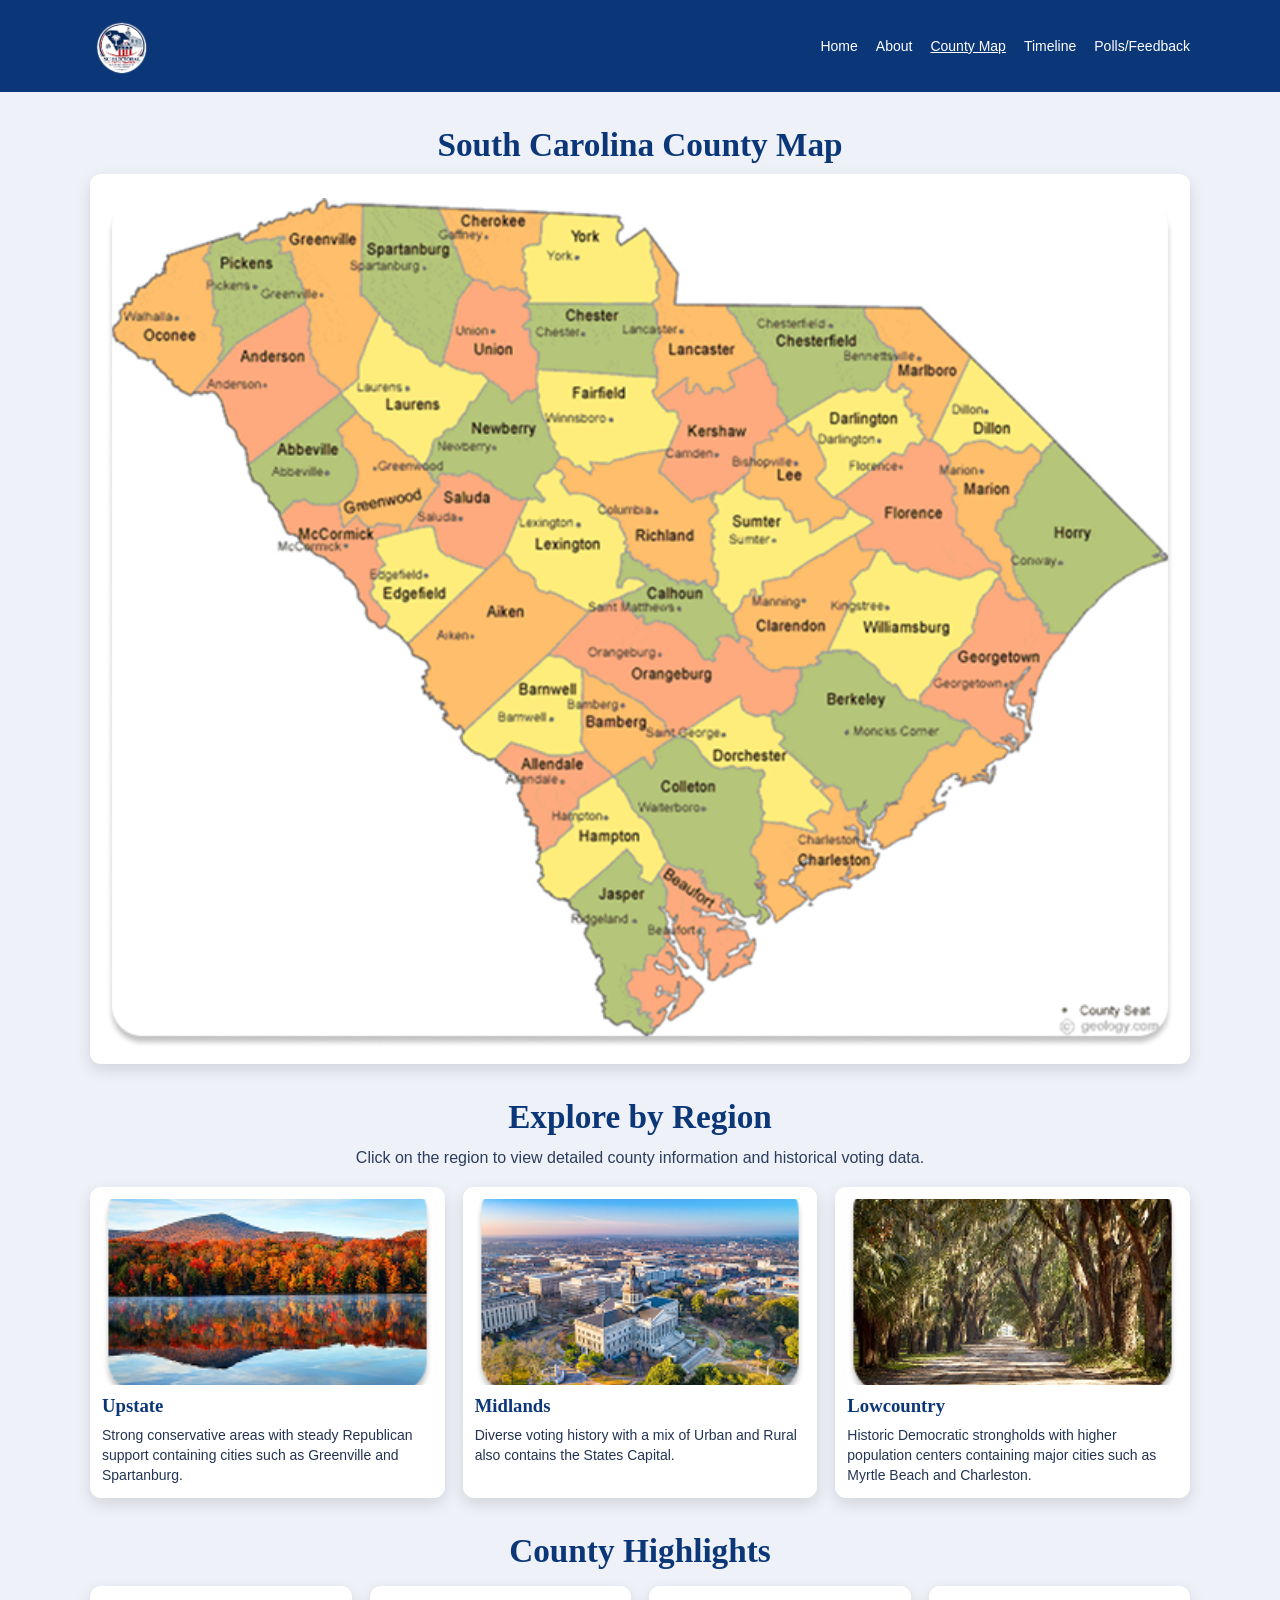
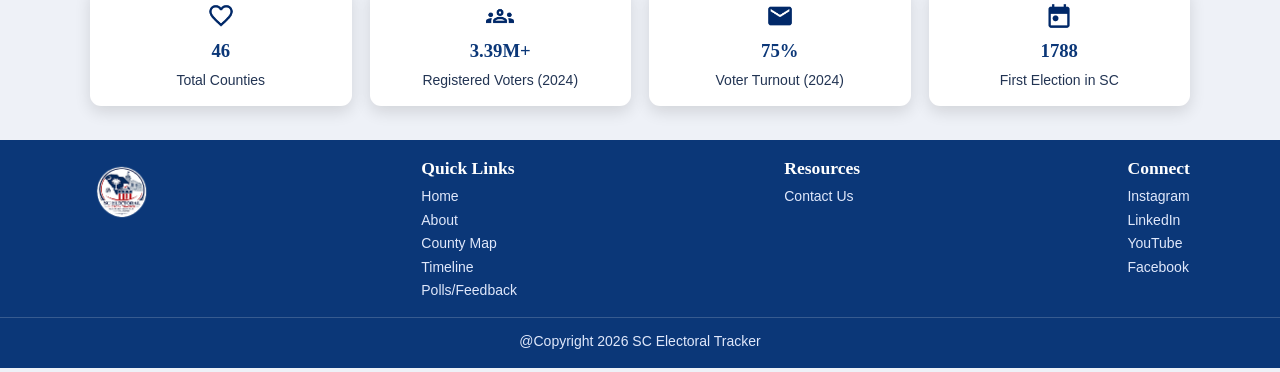
==== county-map.html @ 6c6c293f "Add files via upload" ====
<!DOCTYPE html>
<html lang="en">
<head>
    <!-- Author: Mark Teague | Assignment: SC Electoral Tracker | Date: June 2026 -->
    <meta charset="UTF-8">
    <meta name="viewport" content="width=device-width, initial-scale=1.0">
    <title>SC Electoral Tracker | County Map</title>
    <link rel="stylesheet" href="styles.css" type="text/css">
</head>
<body>

<header class="topbar">
    <div class="nav-wrap">
        <a class="brand" href="index.html">
            <img src="images/logo.png" alt="SC Electoral Tracker Logo">
        </a>

        <nav class="nav">
            <a href="index.html">Home</a>
            <a href="about.html">About</a>
            <a href="county-map.html" class="active">County Map</a>
            <a href="timeline.html">Timeline</a>
            <a href="polls.html">Polls/Feedback</a>
        </nav>
    </div>
</header>

<main>
    <section class="section">
        <h2>South Carolina County Map</h2>

        <div class="map-card">
            <img src="images/county-map.png" alt="South Carolina county map">
        </div>
    </section>

    <section class="section">
        <h2>Explore by Region</h2>
        <p class="section-intro">
            Click on the region to view detailed county information and historical voting data.
        </p>

        <div class="region-grid">
            <article class="region-card">
                <img src="images/upstate.png" alt="Upstate region">
                <h3>Upstate</h3>
                <p>Strong conservative areas with steady Republican support containing cities such as Greenville and Spartanburg.</p>
            </article>

            <article class="region-card">
                <img src="images/midlands.png" alt="Midlands region">
                <h3>Midlands</h3>
                <p>Diverse voting history with a mix of Urban and Rural also contains the States Capital.</p>
            </article>

            <article class="region-card">
                <img src="images/lowcountry.png" alt="Lowcountry region">
                <h3>Lowcountry</h3>
                <p>Historic Democratic strongholds with higher population centers containing major cities such as Myrtle Beach and Charleston.</p>
            </article>
        </div>
    </section>

    <section class="section">
        <h2>County Highlights</h2>

        <div class="highlight-grid">
            <article class="highlight-card">
                <img src="images/favorite.png" alt="Total counties icon">
                <h3>46</h3>
                <p>Total Counties</p>
            </article>

            <article class="highlight-card">
                <img src="images/groups.png" alt="Registered voters icon">
                <h3>3.39M+</h3>
                <p>Registered Voters (2024)</p>
            </article>

            <article class="highlight-card">
                <img src="images/mail.png" alt="Voter turnout icon">
                <h3>75%</h3>
                <p>Voter Turnout (2024)</p>
            </article>

            <article class="highlight-card">
                <img src="images/today.png" alt="First election icon">
                <h3>1788</h3>
                <p>First Election in SC</p>
            </article>
        </div>
    </section>
</main>

<footer class="footer">
    <div class="footer-wrap">
        <div>
            <img class="footer-logo" src="images/logo.png" alt="SC Electoral Tracker Logo">
        </div>

        <div>
            <h3>Quick Links</h3>
            <a href="index.html">Home</a>
            <a href="about.html">About</a>
            <a href="county-map.html">County Map</a>
            <a href="timeline.html">Timeline</a>
            <a href="polls.html">Polls/Feedback</a>
        </div>

        <div>
            <h3>Resources</h3>
            <a href="#">Contact Us</a>
        </div>

        <div>
            <h3>Connect</h3>
            <p>Instagram</p>
            <p>LinkedIn</p>
            <p>YouTube</p>
            <p>Facebook</p>
        </div>
    </div>

    <p class="copyright">@Copyright 2026 SC Electoral Tracker</p>
</footer>

</body>
</html>
---- styles.css ----
* {
  box-sizing: border-box;
}

html, body {
  margin: 0;
  padding: 0;
}

body {
  font-family: Arial, Helvetica, sans-serif;
  background: #eef1f7;
  color: #1a2742;
}

img {
  max-width: 100%;
  display: block;
}

a {
  text-decoration: none;
}

.topbar,
.footer {
  background: #0b3778;
  color: #ffffff;
}

.topbar {
  padding: 14px 0;
}

.nav-wrap,
.footer-wrap,
.section,
.page-wrap {
  width: min(1100px, 92%);
  margin: 0 auto;
}

.nav-wrap,
.footer-wrap {
  display: flex;
  align-items: center;
  justify-content: space-between;
  gap: 16px;
}

.brand img,
.footer-logo {
  width: 64px;
  height: 64px;
  object-fit: contain;
}

.nav {
  display: flex;
  flex-wrap: wrap;
  justify-content: flex-end;
  gap: 18px;
}

.nav a {
  color: #ffffff;
  font-size: 14px;
}

.nav a:hover,
.nav a.active {
  text-decoration: underline;
}

.hero {
  position: relative;
  overflow: hidden;
}

.hero-home {
  min-height: 320px;
  background: url("images/home-hero.png") center/cover no-repeat;
  display: flex;
  align-items: center;
}

.hero-about {
  min-height: 260px;
  background: url("images/about-banner.png") center/cover no-repeat;
  display: flex;
  align-items: center;
}

.hero-polls {
  min-height: 260px;
  background: url("images/polls-hero.png") center/cover no-repeat;
  display: flex;
  align-items: center;
}

.hero-overlay {
  position: absolute;
  inset: 0;
  background: linear-gradient(90deg, rgba(8, 23, 52, 0.88), rgba(8, 23, 52, 0.18));
}

.hero-content {
  position: relative;
  width: min(1100px, 92%);
  margin: 0 auto;
  color: #ffffff;
  padding: 36px 0;
}

.hero-content h1 {
  margin: 0 0 10px;
  font-family: Georgia, "Times New Roman", serif;
  font-size: clamp(2rem, 4vw, 3.35rem);
  line-height: 1.05;
}

.hero-content p {
  max-width: 640px;
  margin: 0 0 18px;
  line-height: 1.5;
  font-size: 1rem;
}

.hero-about .hero-content p,
.hero-polls .hero-content p {
  max-width: 520px;
}

.btn {
  display: inline-block;
  padding: 11px 22px;
  border-radius: 7px;
  color: #ffffff;
  font-weight: 700;
  font-size: 14px;
}

.btn-red {
  background: #d81f3c;
}

.btn-blue {
  background: #0b3778;
}

.section {
  margin: 34px auto;
}

.section h2 {
  margin: 0 0 10px;
  text-align: center;
  font-family: Georgia, "Times New Roman", serif;
  color: #0b3778;
  font-size: clamp(1.5rem, 2.6vw, 2.1rem);
}

.section-intro {
  max-width: 760px;
  margin: 0 auto 18px;
  text-align: center;
  line-height: 1.45;
  color: #2d3d5e;
}

.feature-grid,
.election-grid,
.region-grid,
.highlight-grid,
.form-grid {
  display: grid;
  gap: 18px;
}

.feature-grid {
  grid-template-columns: repeat(3, 1fr);
  margin-top: 18px;
}

.election-grid {
  grid-template-columns: repeat(3, 1fr);
  margin-top: 18px;
}

.card,
.feature-card,
.election-card,
.callout,
.info-card,
.map-card,
.poll-card,
.form-card,
.highlight-card,
.region-card {
  background: #ffffff;
  border-radius: 11px;
  box-shadow: 0 6px 16px rgba(0, 0, 0, 0.12);
}

.feature-card {
  text-align: center;
  padding: 18px 16px;
}

.feature-card img {
  width: 58px;
  height: 58px;
  object-fit: contain;
  margin: 0 auto 12px;
}

.feature-card h3,
.election-card h3,
.info-card h3,
.map-card h3,
.poll-card h3,
.form-card h3,
.highlight-card h3,
.region-card h3 {
  margin: 0 0 8px;
  font-family: Georgia, "Times New Roman", serif;
  color: #0b3778;
}

.feature-card p,
.election-card p,
.info-card p,
.map-card p,
.poll-card p,
.form-card p,
.highlight-card p,
.region-card p {
  margin: 0;
  line-height: 1.45;
  color: #223453;
  font-size: 14px;
}

.election-card {
  text-align: center;
  padding: 14px;
}

.election-card img {
  border-radius: 9px;
  width: 100%;
  aspect-ratio: 1 / 1;
  object-fit: cover;
  margin-bottom: 10px;
}

.callout {
  display: flex;
  align-items: center;
  justify-content: space-between;
  gap: 18px;
  padding: 22px;
}

.callout h2 {
  text-align: left;
  margin: 0 0 10px;
}

.callout p {
  max-width: 680px;
}

.callout .btn {
  min-width: 140px;
  text-align: center;
}

.info-card {
  display: flex;
  align-items: center;
  gap: 22px;
  padding: 18px;
}

.info-card img {
  width: 300px;
  border-radius: 12px;
  object-fit: cover;
}

.info-card h3 {
  text-align: left;
  margin-bottom: 10px;
  font-size: 1.35rem;
}

.info-card p,
.info-card li {
  font-size: 14px;
  line-height: 1.55;
}

.about-copy {
  width: min(900px, 92%);
  margin: 0 auto 18px;
  text-align: center;
}

.about-copy p {
  margin: 0;
  line-height: 1.5;
}

.map-card {
  padding: 16px;
}

.map-card img {
  width: 100%;
  border-radius: 10px;
  margin-top: 8px;
}

.region-grid {
  grid-template-columns: repeat(3, 1fr);
  margin-top: 16px;
}

.region-card {
  padding: 12px;
}

.region-card img {
  width: 100%;
  aspect-ratio: 16 / 9;
  object-fit: cover;
  border-radius: 10px;
  margin-bottom: 10px;
}

.highlight-grid {
  grid-template-columns: repeat(4, 1fr);
  margin-top: 16px;
}

.highlight-card {
  text-align: center;
  padding: 16px 12px;
}

.highlight-card img {
  width: 28px;
  height: 28px;
  object-fit: contain;
  margin: 0 auto 10px;
}

.timeline-wrap {
  position: relative;
  margin-top: 10px;
  padding-left: 58px;
}

.timeline-wrap::before {
  content: "";
  position: absolute;
  left: 20px;
  top: 12px;
  bottom: 12px;
  width: 3px;
  background: #0b3778;
  border-radius: 2px;
}

.timeline-item {
  position: relative;
  display: grid;
  grid-template-columns: 120px 1fr 120px;
  gap: 16px;
  align-items: center;
  padding: 16px;
  margin: 16px 0;
  background: #ffffff;
  border-radius: 11px;
  box-shadow: 0 6px 16px rgba(0, 0, 0, 0.12);
}

.timeline-item::before {
  content: "★";
  position: absolute;
  left: -47px;
  top: 50%;
  transform: translateY(-50%);
  width: 34px;
  height: 34px;
  border-radius: 50%;
  background: #0b3778;
  color: #ffffff;
  display: grid;
  place-items: center;
  font-size: 18px;
  border: 4px solid #eef1f7;
}

.timeline-year {
  font-family: Georgia, "Times New Roman", serif;
  font-size: 1rem;
  font-weight: 700;
  color: #0b3778;
}

.timeline-title {
  margin: 0 0 8px;
  font-family: Georgia, "Times New Roman", serif;
  color: #0b3778;
}

.timeline-item img {
  width: 100%;
  height: 92px;
  object-fit: cover;
  border-radius: 10px;
}

.button-row {
  text-align: center;
  margin-top: 22px;
}

.poll-card,
.form-card {
  padding: 18px;
}

.form-grid {
  grid-template-columns: 1.1fr 1fr;
  margin-top: 18px;
}

label {
  display: block;
  margin-bottom: 6px;
  color: #0b3778;
  font-size: 14px;
  font-weight: 700;
}

input[type="text"],
input[type="email"],
textarea {
  width: 100%;
  border: 1px solid #e1e4ee;
  border-radius: 2px;
  padding: 8px 10px;
  margin-bottom: 10px;
  font: inherit;
}

textarea {
  min-height: 84px;
  resize: vertical;
}

.poll-option {
  display: flex;
  align-items: center;
  gap: 9px;
  margin: 10px 0;
  font-size: 14px;
  color: #1d2d4f;
}

.submit-row {
  display: flex;
  gap: 12px;
  align-items: center;
  flex-wrap: wrap;
  margin-top: 14px;
}

.footer {
  margin-top: 34px;
  padding-top: 18px;
}

.footer-wrap {
  align-items: flex-start;
  padding-bottom: 12px;
}

.footer h3 {
  margin: 0 0 8px;
  font-family: Georgia, "Times New Roman", serif;
  font-size: 1.1rem;
  color: #ffffff;
}

.footer a,
.footer p {
  display: block;
  margin: 0 0 4px;
  color: #e0e8fb;
  font-size: 14px;
  line-height: 1.4;
}

.copyright {
  margin: 0;
  padding: 14px 0 16px;
  text-align: center;
  border-top: 1px solid rgba(255, 255, 255, 0.18);
  font-size: 13px;
  color: #d7e1f5;
}

@media (max-width: 900px) {
  .feature-grid,
  .election-grid,
  .region-grid,
  .highlight-grid,
  .form-grid {
    grid-template-columns: 1fr;
  }

  .timeline-item {
    grid-template-columns: 1fr;
  }

  .timeline-item img {
    height: auto;
  }

  .info-card,
  .callout,
  .nav-wrap,
  .footer-wrap {
    flex-direction: column;
    align-items: center;
    text-align: center;
  }

  .info-card h3,
  .callout h2 {
    text-align: center;
  }

  .nav {
    justify-content: center;
  }
}
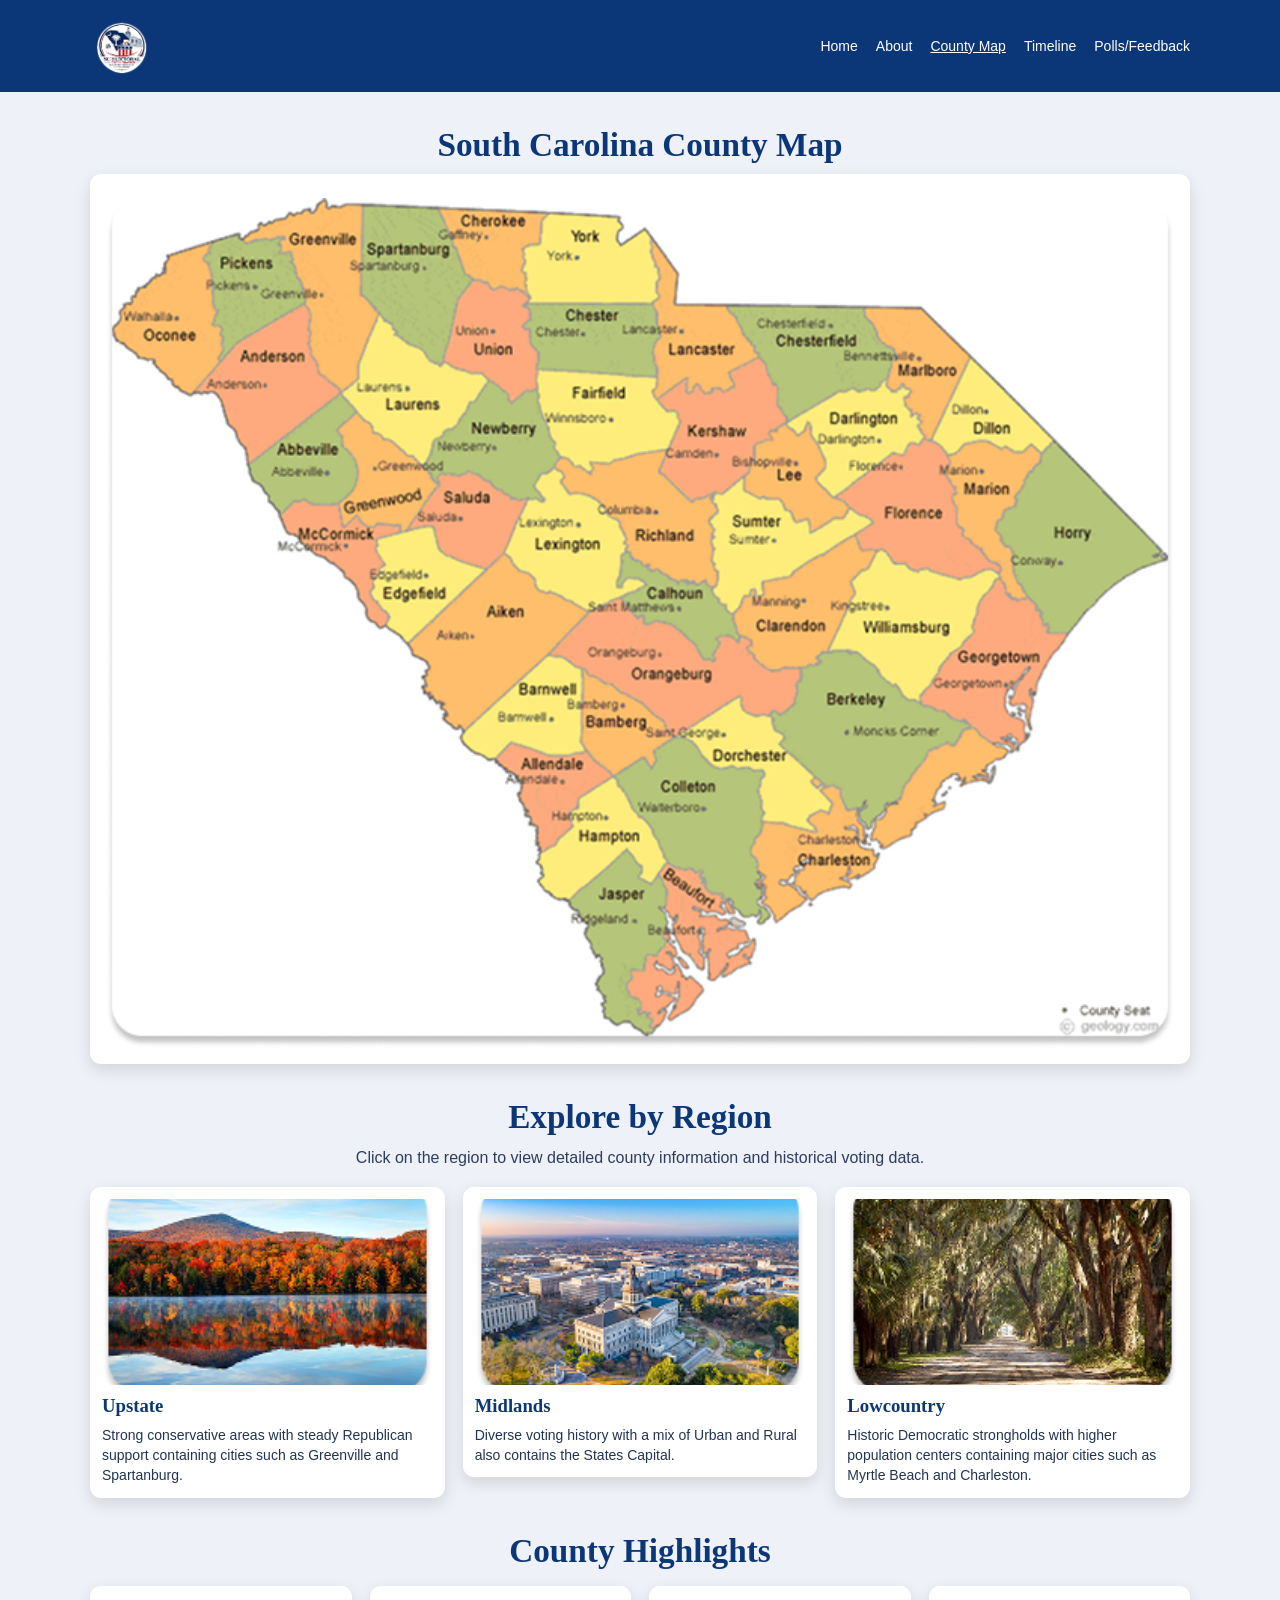
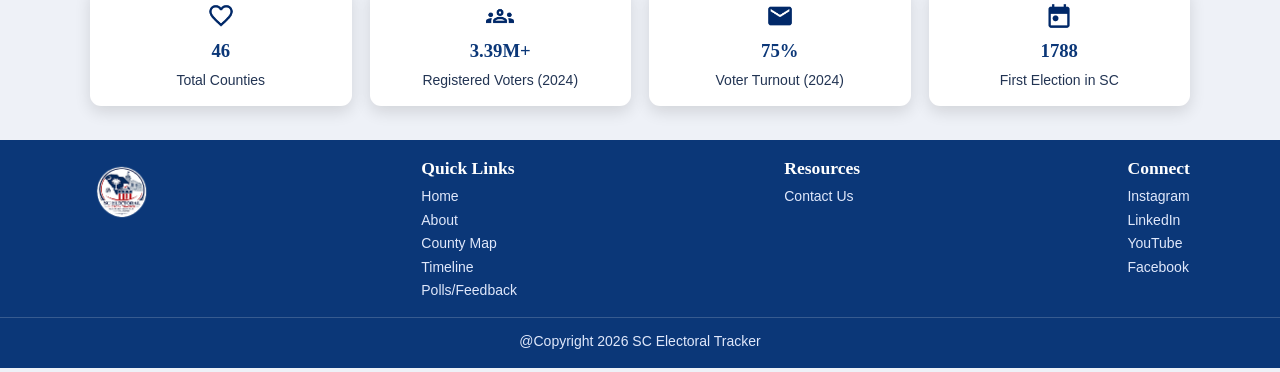
==== commit 58c2690c: "Refactor county map HTML structure and links" ====
--- a/county-map.html
+++ b/county-map.html
@@ -26,45 +26,70 @@
 </header>
 
 <main>
+
     <section class="section">
         <h2>South Carolina County Map</h2>
 
         <div class="map-card">
-            <img src="images/county-map.png" alt="South Carolina county map">
+            <a href="#upstate">
+                <img src="images/county-map.png" alt="South Carolina county map">
+            </a>
         </div>
     </section>
 
     <section class="section">
+
         <h2>Explore by Region</h2>
+
         <p class="section-intro">
             Click on the region to view detailed county information and historical voting data.
         </p>
 
         <div class="region-grid">
-            <article class="region-card">
-                <img src="images/upstate.png" alt="Upstate region">
-                <h3>Upstate</h3>
-                <p>Strong conservative areas with steady Republican support containing cities such as Greenville and Spartanburg.</p>
-            </article>
 
-            <article class="region-card">
-                <img src="images/midlands.png" alt="Midlands region">
-                <h3>Midlands</h3>
-                <p>Diverse voting history with a mix of Urban and Rural also contains the States Capital.</p>
-            </article>
+            <a class="region-link" href="#upstate">
+                <article class="region-card" id="upstate">
+                    <img src="images/upstate.png" alt="Upstate region">
+                    <h3>Upstate</h3>
+                    <p>
+                        Strong conservative areas with steady Republican support
+                        containing cities such as Greenville and Spartanburg.
+                    </p>
+                </article>
+            </a>
 
-            <article class="region-card">
-                <img src="images/lowcountry.png" alt="Lowcountry region">
-                <h3>Lowcountry</h3>
-                <p>Historic Democratic strongholds with higher population centers containing major cities such as Myrtle Beach and Charleston.</p>
-            </article>
+            <a class="region-link" href="#midlands">
+                <article class="region-card" id="midlands">
+                    <img src="images/midlands.png" alt="Midlands region">
+                    <h3>Midlands</h3>
+                    <p>
+                        Diverse voting history with a mix of Urban and Rural
+                        also contains the States Capital.
+                    </p>
+                </article>
+            </a>
+
+            <a class="region-link" href="#lowcountry">
+                <article class="region-card" id="lowcountry">
+                    <img src="images/lowcountry.png" alt="Lowcountry region">
+                    <h3>Lowcountry</h3>
+                    <p>
+                        Historic Democratic strongholds with higher population
+                        centers containing major cities such as Myrtle Beach and Charleston.
+                    </p>
+                </article>
+            </a>
+
         </div>
+
     </section>
 
     <section class="section">
+
         <h2>County Highlights</h2>
 
         <div class="highlight-grid">
+
             <article class="highlight-card">
                 <img src="images/favorite.png" alt="Total counties icon">
                 <h3>46</h3>
@@ -88,14 +113,20 @@
                 <h3>1788</h3>
                 <p>First Election in SC</p>
             </article>
+
         </div>
+
     </section>
+
 </main>
 
 <footer class="footer">
     <div class="footer-wrap">
+
         <div>
-            <img class="footer-logo" src="images/logo.png" alt="SC Electoral Tracker Logo">
+            <img class="footer-logo"
+                 src="images/logo.png"
+                 alt="SC Electoral Tracker Logo">
         </div>
 
         <div>
@@ -119,10 +150,13 @@
             <p>YouTube</p>
             <p>Facebook</p>
         </div>
+
     </div>
 
-    <p class="copyright">@Copyright 2026 SC Electoral Tracker</p>
+    <p class="copyright">
+        @Copyright 2026 SC Electoral Tracker
+    </p>
 </footer>
 
 </body>
-</html>+</html>
--- a/styles.css
+++ b/styles.css
@@ -1,11 +1,13 @@
 * {
   box-sizing: border-box;
 }
+
 
 html, body {
   margin: 0;
   padding: 0;
 }
+
 
 body {
   font-family: Arial, Helvetica, sans-serif;
@@ -13,14 +15,17 @@
   color: #1a2742;
 }
 
+
 img {
   max-width: 100%;
   display: block;
 }
 
+
 a {
   text-decoration: none;
 }
+
 
 .topbar,
 .footer {
@@ -28,9 +33,11 @@
   color: #ffffff;
 }
 
+
 .topbar {
   padding: 14px 0;
 }
+
 
 .nav-wrap,
 .footer-wrap,
@@ -40,6 +47,7 @@
   margin: 0 auto;
 }
 
+
 .nav-wrap,
 .footer-wrap {
   display: flex;
@@ -47,6 +55,7 @@
   justify-content: space-between;
   gap: 16px;
 }
+
 
 .brand img,
 .footer-logo {
@@ -55,6 +64,7 @@
   object-fit: contain;
 }
 
+
 .nav {
   display: flex;
   flex-wrap: wrap;
@@ -62,21 +72,25 @@
   gap: 18px;
 }
 
+
 .nav a {
   color: #ffffff;
   font-size: 14px;
 }
 
+
 .nav a:hover,
 .nav a.active {
   text-decoration: underline;
 }
 
+
 .hero {
   position: relative;
   overflow: hidden;
 }
 
+
 .hero-home {
   min-height: 320px;
   background: url("images/home-hero.png") center/cover no-repeat;
@@ -84,6 +98,7 @@
   align-items: center;
 }
 
+
 .hero-about {
   min-height: 260px;
   background: url("images/about-banner.png") center/cover no-repeat;
@@ -91,18 +106,21 @@
   align-items: center;
 }
 
+
 .hero-polls {
   min-height: 260px;
   background: url("images/polls-hero.png") center/cover no-repeat;
   display: flex;
   align-items: center;
 }
+
 
 .hero-overlay {
   position: absolute;
   inset: 0;
   background: linear-gradient(90deg, rgba(8, 23, 52, 0.88), rgba(8, 23, 52, 0.18));
 }
+
 
 .hero-content {
   position: relative;
@@ -112,6 +130,7 @@
   padding: 36px 0;
 }
 
+
 .hero-content h1 {
   margin: 0 0 10px;
   font-family: Georgia, "Times New Roman", serif;
@@ -119,6 +138,7 @@
   line-height: 1.05;
 }
 
+
 .hero-content p {
   max-width: 640px;
   margin: 0 0 18px;
@@ -126,10 +146,12 @@
   font-size: 1rem;
 }
 
+
 .hero-about .hero-content p,
 .hero-polls .hero-content p {
   max-width: 520px;
 }
+
 
 .btn {
   display: inline-block;
@@ -140,17 +162,21 @@
   font-size: 14px;
 }
 
+
 .btn-red {
   background: #d81f3c;
 }
 
+
 .btn-blue {
   background: #0b3778;
 }
 
+
 .section {
   margin: 34px auto;
 }
+
 
 .section h2 {
   margin: 0 0 10px;
@@ -160,6 +186,7 @@
   font-size: clamp(1.5rem, 2.6vw, 2.1rem);
 }
 
+
 .section-intro {
   max-width: 760px;
   margin: 0 auto 18px;
@@ -167,6 +194,7 @@
   line-height: 1.45;
   color: #2d3d5e;
 }
+
 
 .feature-grid,
 .election-grid,
@@ -177,15 +205,18 @@
   gap: 18px;
 }
 
+
 .feature-grid {
   grid-template-columns: repeat(3, 1fr);
   margin-top: 18px;
 }
 
+
 .election-grid {
   grid-template-columns: repeat(3, 1fr);
   margin-top: 18px;
 }
+
 
 .card,
 .feature-card,
@@ -202,10 +233,12 @@
   box-shadow: 0 6px 16px rgba(0, 0, 0, 0.12);
 }
 
+
 .feature-card {
   text-align: center;
   padding: 18px 16px;
 }
+
 
 .feature-card img {
   width: 58px;
@@ -213,6 +246,7 @@
   object-fit: contain;
   margin: 0 auto 12px;
 }
+
 
 .feature-card h3,
 .election-card h3,
@@ -226,6 +260,7 @@
   font-family: Georgia, "Times New Roman", serif;
   color: #0b3778;
 }
+
 
 .feature-card p,
 .election-card p,
@@ -241,10 +276,12 @@
   font-size: 14px;
 }
 
+
 .election-card {
   text-align: center;
   padding: 14px;
 }
+
 
 .election-card img {
   border-radius: 9px;
@@ -254,6 +291,7 @@
   margin-bottom: 10px;
 }
 
+
 .callout {
   display: flex;
   align-items: center;
@@ -262,26 +300,31 @@
   padding: 22px;
 }
 
+
 .callout h2 {
   text-align: left;
   margin: 0 0 10px;
 }
 
+
 .callout p {
   max-width: 680px;
 }
 
+
 .callout .btn {
   min-width: 140px;
   text-align: center;
 }
 
+
 .info-card {
   display: flex;
   align-items: center;
   gap: 22px;
   padding: 18px;
 }
+
 
 .info-card img {
   width: 300px;
@@ -289,32 +332,38 @@
   object-fit: cover;
 }
 
+
 .info-card h3 {
   text-align: left;
   margin-bottom: 10px;
   font-size: 1.35rem;
 }
 
+
 .info-card p,
 .info-card li {
   font-size: 14px;
   line-height: 1.55;
 }
 
+
 .about-copy {
   width: min(900px, 92%);
   margin: 0 auto 18px;
   text-align: center;
 }
 
+
 .about-copy p {
   margin: 0;
   line-height: 1.5;
 }
 
+
 .map-card {
   padding: 16px;
 }
+
 
 .map-card img {
   width: 100%;
@@ -322,14 +371,17 @@
   margin-top: 8px;
 }
 
+
 .region-grid {
   grid-template-columns: repeat(3, 1fr);
   margin-top: 16px;
 }
 
+
 .region-card {
   padding: 12px;
 }
+
 
 .region-card img {
   width: 100%;
@@ -339,15 +391,18 @@
   margin-bottom: 10px;
 }
 
+
 .highlight-grid {
   grid-template-columns: repeat(4, 1fr);
   margin-top: 16px;
 }
 
+
 .highlight-card {
   text-align: center;
   padding: 16px 12px;
 }
+
 
 .highlight-card img {
   width: 28px;
@@ -356,11 +411,13 @@
   margin: 0 auto 10px;
 }
 
+
 .timeline-wrap {
   position: relative;
   margin-top: 10px;
   padding-left: 58px;
 }
+
 
 .timeline-wrap::before {
   content: "";
@@ -373,6 +430,7 @@
   border-radius: 2px;
 }
 
+
 .timeline-item {
   position: relative;
   display: grid;
@@ -385,6 +443,7 @@
   border-radius: 11px;
   box-shadow: 0 6px 16px rgba(0, 0, 0, 0.12);
 }
+
 
 .timeline-item::before {
   content: "★";
@@ -403,6 +462,7 @@
   border: 4px solid #eef1f7;
 }
 
+
 .timeline-year {
   font-family: Georgia, "Times New Roman", serif;
   font-size: 1rem;
@@ -410,11 +470,13 @@
   color: #0b3778;
 }
 
+
 .timeline-title {
   margin: 0 0 8px;
   font-family: Georgia, "Times New Roman", serif;
   color: #0b3778;
 }
+
 
 .timeline-item img {
   width: 100%;
@@ -423,20 +485,24 @@
   border-radius: 10px;
 }
 
+
 .button-row {
   text-align: center;
   margin-top: 22px;
 }
+
 
 .poll-card,
 .form-card {
   padding: 18px;
 }
 
+
 .form-grid {
   grid-template-columns: 1.1fr 1fr;
   margin-top: 18px;
 }
+
 
 label {
   display: block;
@@ -445,6 +511,7 @@
   font-size: 14px;
   font-weight: 700;
 }
+
 
 input[type="text"],
 input[type="email"],
@@ -457,10 +524,12 @@
   font: inherit;
 }
 
+
 textarea {
   min-height: 84px;
   resize: vertical;
 }
+
 
 .poll-option {
   display: flex;
@@ -471,6 +540,7 @@
   color: #1d2d4f;
 }
 
+
 .submit-row {
   display: flex;
   gap: 12px;
@@ -478,16 +548,19 @@
   flex-wrap: wrap;
   margin-top: 14px;
 }
+
 
 .footer {
   margin-top: 34px;
   padding-top: 18px;
 }
 
+
 .footer-wrap {
   align-items: flex-start;
   padding-bottom: 12px;
 }
+
 
 .footer h3 {
   margin: 0 0 8px;
@@ -495,6 +568,7 @@
   font-size: 1.1rem;
   color: #ffffff;
 }
+
 
 .footer a,
 .footer p {
@@ -505,6 +579,7 @@
   line-height: 1.4;
 }
 
+
 .copyright {
   margin: 0;
   padding: 14px 0 16px;
@@ -513,6 +588,7 @@
   font-size: 13px;
   color: #d7e1f5;
 }
+
 
 @media (max-width: 900px) {
   .feature-grid,
@@ -523,13 +599,16 @@
     grid-template-columns: 1fr;
   }
 
+
   .timeline-item {
     grid-template-columns: 1fr;
   }
 
+
   .timeline-item img {
     height: auto;
   }
+
 
   .info-card,
   .callout,
@@ -539,13 +618,44 @@
     align-items: center;
     text-align: center;
   }
-
   .info-card h3,
   .callout h2 {
     text-align: center;
   }
 
+
   .nav {
     justify-content: center;
   }
-}+}
+#message {
+    margin-top: 10px;
+    font-weight: bold;
+}
+#message,
+#pollMessage,
+#subscribeMessage {
+    margin-top: 10px;
+    font-weight: bold;
+}
+.map-card img,
+.region-card {
+    transition: transform 0.25s ease, box-shadow 0.25s ease;
+}
+
+.map-card img:hover {
+    transform: scale(1.02);
+    cursor: pointer;
+}
+
+.region-card:hover {
+    transform: scale(1.03);
+    box-shadow: 0 10px 22px rgba(0, 0, 0, 0.18);
+    cursor: pointer;
+}
+
+.region-link {
+    text-decoration: none;
+    color: inherit;
+    display: block;
+}
